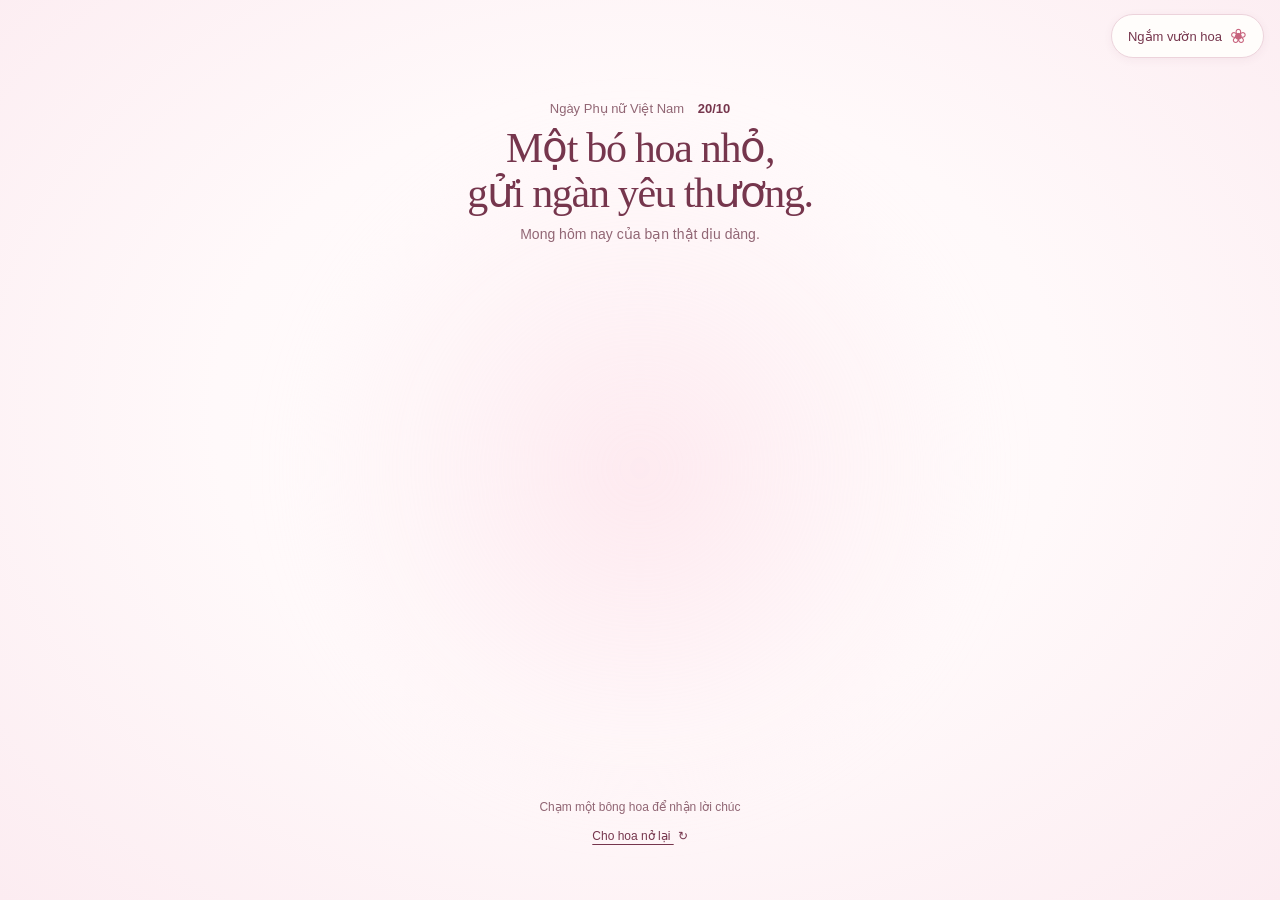
==== index.html @ 9941425b "Toi uu hoa giao dien responsive cho mobile va mobile app: viewport-fit cover, touch ergonomics, ngan" ====
<!DOCTYPE html>
<html lang="vi">
<head>
  <meta charset="UTF-8">
  <meta name="viewport" content="width=device-width, initial-scale=1.0, viewport-fit=cover">
  <meta name="theme-color" content="#fff8fa">
  <meta name="mobile-web-app-capable" content="yes">
  <meta name="apple-mobile-web-app-capable" content="yes">
  <meta name="apple-mobile-web-app-status-bar-style" content="default">
  <meta name="apple-mobile-web-app-title" content="20/10 Yêu Thương">
  <meta name="description" content="Một bó hoa và tấm thiệp nhỏ, gửi những lời chúc dịu dàng nhân ngày Phụ nữ Việt Nam 20/10.">
  <title>Một bó hoa dành tặng bạn · 20/10</title>
  <link rel="stylesheet" href="./style.css">
  <script src="./script.js" defer></script>
  <script src="./card.js" defer></script>
  <script src="./album.js" defer></script>
</head>
<body>
  <main>
    <a class="garden-link" href="./garden.html">Ngắm vườn hoa <span aria-hidden="true">❀</span></a>
    <canvas id="ambientPetalsCanvas" aria-hidden="true"></canvas>
    <header class="greeting">
      <p class="occasion">Ngày Phụ nữ Việt Nam <span>20/10</span></p>
      <h1>Một bó hoa nhỏ,<br>gửi ngàn yêu thương.</h1>
      <p class="greeting-caption">Mong hôm nay của bạn thật dịu dàng.</p>
    </header>

    <div class="gift-layout">
      <section class="scene-column" aria-label="Hoa và những lời chúc 20/10">


        <div class="gift-visuals">
          <div class="bouquet-composition">
            <div id="bouquetStageWrapper" role="button" tabindex="0"
              aria-label="Bó hoa hồng. Nhấn Enter để nhận lời chúc; dùng phím mũi tên để chọn bông hoa."
              aria-describedby="bouquetHint">
              <canvas id="bouquetCanvas" aria-hidden="true"></canvas>
            </div>
            <button class="envelope-button" id="openCard" type="button" aria-haspopup="dialog" aria-controls="greetingCard" aria-expanded="false" hidden>
              <span class="envelope" aria-hidden="true"><span class="envelope-letter">Gửi bạn</span><span class="envelope-seal">♡</span></span>
              <span class="envelope-caption">Có một tấm thiệp cho bạn</span>
              <span class="envelope-action">Mở thiệp</span>
            </button>
          </div>

        </div>

        <footer class="scene-footer">
          <p id="bouquetHint" class="bouquet-hint">Chạm một bông hoa để nhận lời chúc</p>
          <p id="roseWish" class="rose-wish" role="status" aria-live="polite" aria-atomic="true"></p>
          <button class="text-button" id="replayBloom" type="button">Cho hoa nở lại <span aria-hidden="true">↻</span></button>
        </footer>
      </section>

      <dialog id="greetingCard" class="card-dialog" aria-labelledby="cardTitle">
        <div class="letter-paper">
          <button class="close-button" id="closeCard" type="button" aria-label="Đóng thiệp">×</button>
          <div id="cardReading">
            <div class="letter-date" aria-label="Ngày 20 tháng 10"><span>20</span><span class="date-stem" aria-hidden="true"></span><span>10</span></div>
            <p class="letter-recipient">Gửi <span id="cardRecipient">bạn</span>,</p>
            <h2 id="cardTitle">Chúc bạn một ngày<br>thật nhiều yêu thương.</h2>
            <div class="letter-flower" aria-hidden="true">❀</div>
            <p id="cardMessage" class="letter-message"></p>
            <div class="letter-signoff"><p>Với thật nhiều thương mến,</p><p id="cardSender" class="letter-signature"></p></div>
            <div class="letter-fold" aria-hidden="true"></div>
            <div class="letter-actions"><button id="viewAlbum" class="text-button" type="button" aria-controls="memoryAlbum">Xem album kỷ niệm <span aria-hidden="true">♡</span></button><button id="editCard" class="text-button" type="button">Viết lời chúc riêng <span aria-hidden="true">✎</span></button></div>
          </div>
          <form id="cardEditor" hidden>
            <p class="editor-intro">Một tấm thiệp mang lời của bạn.</p>
            <h2 id="editorTitle" class="editor-title">Viết chút yêu thương</h2>
            <label for="recipientInput">Gửi đến</label>
            <input id="recipientInput" name="recipient" maxlength="60" required autocomplete="off">
            <label for="messageInput">Lời chúc 20/10</label>
            <textarea id="messageInput" name="message" rows="7" maxlength="1500" required></textarea>
            <label for="senderInput">Người gửi</label>
            <input id="senderInput" name="sender" maxlength="60" required autocomplete="off">
            <p class="editor-hint">Lời chúc được lưu trên trình duyệt này.</p>
            <div class="editor-actions"><button class="primary-button" type="submit">Lưu lời chúc</button><button class="text-button" id="cancelEdit" type="button">Hủy</button></div>
          </form>
          <p id="cardStatus" class="card-status" role="status" aria-live="polite"></p>
        </div>
      </dialog>
    </div>
    <section id="memoryAlbum" class="memory-album" aria-labelledby="albumTitle" hidden>
      <header class="album-heading">
        <p class="album-note">Một chút kỷ niệm, dành riêng cho bạn</p>
        <h2 id="albumTitle">Những khoảnh khắc thương yêu</h2>
        <button id="toggleAlbum" class="text-button" type="button" aria-expanded="false" aria-controls="albumPhotos">Xòe album <span aria-hidden="true">♡</span></button>
        <button id="editAlbum" class="text-button" type="button" aria-expanded="false" aria-controls="albumPhotos">Thay ảnh <span aria-hidden="true">✎</span></button>
      </header>
      <p id="albumEditHint" class="album-edit-hint" hidden>Chọn ảnh từ thiết bị của bạn, tối đa 20 MB mỗi ảnh. Ảnh được lưu trên trình duyệt này, không tự gửi sang thiết bị khác.</p>
      <p id="albumStatus" class="album-status" role="status" aria-live="polite" aria-atomic="true"></p>
      <div id="albumPhotos" class="album-photos">
        <figure class="portrait-card album-card">
          <div class="portrait-photo"><img src="./assets/portrait-placeholder.webp" alt="Ảnh kỷ niệm thứ nhất của người nhận thiệp" width="768" height="1024" decoding="async"></div>
          <figcaption><span class="portrait-dedication">Một nụ cười rất thương.</span><span class="portrait-date">Những ngày thật vui</span></figcaption>
          <div class="photo-actions" hidden>
            <button class="text-button change-photo" type="button" aria-label="Đổi ảnh thứ nhất">Đổi ảnh</button>
            <button class="text-button reset-photo" type="button" aria-label="Khôi phục ảnh thứ nhất" disabled>Ảnh ban đầu</button>
            <input class="photo-input" type="file" accept="image/*" aria-label="Chọn ảnh thứ nhất" hidden>
          </div>
        </figure>
        <figure class="portrait-card album-card">
          <div class="portrait-photo"><img src="./assets/portrait-placeholder.webp" alt="Ảnh kỷ niệm thứ hai của người nhận thiệp" width="768" height="1024" decoding="async" loading="lazy"></div>
          <figcaption><span class="portrait-dedication">Bình yên từ điều nhỏ.</span><span class="portrait-date">Một khoảnh khắc dịu dàng</span></figcaption>
          <div class="photo-actions" hidden>
            <button class="text-button change-photo" type="button" aria-label="Đổi ảnh thứ hai">Đổi ảnh</button>
            <button class="text-button reset-photo" type="button" aria-label="Khôi phục ảnh thứ hai" disabled>Ảnh ban đầu</button>
            <input class="photo-input" type="file" accept="image/*" aria-label="Chọn ảnh thứ hai" hidden>
          </div>
        </figure>
        <figure class="portrait-card album-card">
          <div class="portrait-photo"><img src="./assets/portrait-placeholder.webp" alt="Ảnh kỷ niệm thứ ba của người nhận thiệp" width="768" height="1024" decoding="async" loading="lazy"></div>
          <figcaption><span class="portrait-dedication">Mong bạn luôn rạng rỡ.</span><span class="portrait-date">Hôm nay và cả mai sau</span></figcaption>
          <div class="photo-actions" hidden>
            <button class="text-button change-photo" type="button" aria-label="Đổi ảnh thứ ba">Đổi ảnh</button>
            <button class="text-button reset-photo" type="button" aria-label="Khôi phục ảnh thứ ba" disabled>Ảnh ban đầu</button>
            <input class="photo-input" type="file" accept="image/*" aria-label="Chọn ảnh thứ ba" hidden>
          </div>
        </figure>
      </div>
      <p class="album-footnote">Có những điều nhỏ, nhớ lại vẫn thấy vui.</p>
    </section>
    <noscript><p class="noscript-message">Bật JavaScript để ngắm hoa nở và mở thiệp 20/10 nhé.</p></noscript>
  </main>
</body>
</html>
---- style.css ----
:root {
  --paper: #fffdfb;
  --blush: #fff8fa;
  --rose: #c7637d;
  --ink: #76364d;
  --muted: #916674;
  --line: #ecd3db;
  --bouquet-size: clamp(210px, calc(100dvh - 300px), 560px);
  color: var(--ink);
  font-family: "Segoe UI", Arial, sans-serif;
  font-synthesis: none;
}
* { box-sizing: border-box; }
[hidden] { display: none !important; }
html {
  -webkit-text-size-adjust: 100%;
  text-size-adjust: 100%;
}
html, body { margin: 0; min-width: 320px; min-height: 100%; }
body {
  background: radial-gradient(ellipse at 50% 46%, #fffdfd 0%, #fff9fa 47%, #fcecf1 100%);
  -webkit-tap-highlight-color: transparent;
  overscroll-behavior-y: contain;
  -webkit-user-select: none;
  user-select: none;
}
.letter-message, .letter-recipient, .letter-signature, .rose-wish, input, textarea {
  -webkit-user-select: text;
  user-select: text;
}
button:active, .garden-link:active {
  transform: scale(0.97);
}
button, input, textarea { font: inherit; }
button { color: inherit; cursor: pointer; touch-action: manipulation; }
button:focus-visible, a:focus-visible, [tabindex]:focus-visible, input:focus-visible, textarea:focus-visible {
  outline: 2px solid var(--ink); outline-offset: 5px;
}
main {
  min-height: 100vh; min-height: 100dvh;
  display: grid; align-content: center;
  position: relative; isolation: isolate;
  padding: max(72px, calc(env(safe-area-inset-top) + 64px)) clamp(16px, 3vw, 48px) max(16px, env(safe-area-inset-bottom));
}
.garden-link {
  position: absolute; top: max(14px, env(safe-area-inset-top));
  right: max(16px, env(safe-area-inset-right)); z-index: 4;
  display: inline-flex; align-items: center; gap: 8px;
  min-height: 44px; padding: 10px 16px; border: 1px solid var(--line); border-radius: 24px;
  background: var(--paper); color: var(--ink); font-size: 13px; text-decoration: none;
  box-shadow: 0 2px 10px rgba(118, 54, 77, 0.06);
  transition: background .25s ease, transform .25s ease, box-shadow .25s ease;
}
.garden-link:hover {
  background: #fae7ef;
  transform: translateY(-1.5px);
  box-shadow: 0 5px 16px rgba(118, 54, 77, 0.12);
}
.garden-link span { color: var(--rose); font-size: 20px; line-height: 1; }
.gift-layout {
  width: min(100%, 1040px); margin-inline: auto;
  display: grid; grid-template-columns: minmax(0, 1fr); align-items: start;
  gap: 32px clamp(28px, 4vw, 60px);
}
.scene-column { min-width: 0; display: flex; flex-direction: column; align-items: center; }
.gift-visuals {
  width: 100%; margin: 4px auto 0; display: grid; place-items: center;
}
.portrait-card {
  position: relative; min-width: 0; width: 100%; max-width: 275px;
  justify-self: center; margin: 0; padding: 10px 10px 0;
  background: var(--paper); border: 1px solid #ecd3db99;
  box-shadow: 0 14px 40px #76364d10, 0 2px 7px #76364d08;
  transform-origin: top left;
}
.portrait-photo { overflow: hidden; aspect-ratio: 3 / 4; background: #f3e4e5; }
.portrait-photo img { display: block; width: 100%; height: 100%; object-fit: cover; object-position: center; }
.portrait-card figcaption { padding: 19px 6px 20px; text-align: center; }
.portrait-dedication { display: block; font: italic clamp(16px, 1.6vw, 21px)/1.45 "Palatino Linotype", Georgia, serif; text-wrap: pretty; }
.portrait-date { display: block; color: var(--muted); margin-top: 11px; font-size: 10px; line-height: 1.6; }
main::before {
  content: ''; position: absolute; left: 50%; top: 52%; z-index: -1;
  width: min(90vw, 700px); aspect-ratio: 1;
  transform: translate(-50%, -50%); border-radius: 50%;
  background: radial-gradient(circle, rgba(252, 210, 223, .45), rgba(254, 235, 242, .16) 57%, transparent 73%);
  filter: blur(26px); pointer-events: none;
}
.greeting { width: fit-content; max-width: 100%; margin: 0 auto 8px; transform-origin: top left; position: relative; z-index: 1; text-align: center; }
.occasion { margin: 0 0 10px; font-size: 13px; color: var(--muted); }
.occasion span { margin-left: 10px; color: var(--ink); font-weight: 600; }
h1, h2, .letter-recipient { font-family: "Palatino Linotype", "Book Antiqua", Palatino, Georgia, serif; font-weight: 400; }
h1 { margin: 0; font-size: clamp(28px, 3.4vw, 42px); line-height: 1.08; letter-spacing: -1.3px; }
.greeting-caption { font-size: 14px; color: var(--muted); margin: 10px 0 0; }
.bouquet-composition {
  position: relative; min-width: 0; margin: -12px auto -8px;
  width: min(100%, var(--bouquet-size));
  transform-origin: top left;
}
#bouquetStageWrapper {
  position: relative; width: 100%; aspect-ratio: 1; border-radius: 45%;
  cursor: pointer; touch-action: manipulation;
  animation: bouquet-entrance 1.15s cubic-bezier(.16, 1, .3, 1) both;
  will-change: transform;
}
#bouquetCanvas { width: 100%; height: 100%; display: block; }
.envelope-button {
  position: absolute; right: 8px; top: 66%; width: clamp(126px, 29%, 164px);
  padding: 0; border: 0; background: transparent; text-align: center;
  transform: rotate(-7deg); animation: envelope-arrival .8s cubic-bezier(.2,.8,.2,1) both;
}
.envelope {
  position: relative; display: block; width: 106px; height: 72px; margin: 0 auto 12px;
  background: #f5d9e2; border: 1px solid #e3b5c4; border-radius: 2px 2px 5px 5px;
  box-shadow: 0 8px 18px #76364d18;
  animation: envelope-gentle-breathe 4.2s ease-in-out infinite 0.8s;
  will-change: transform;
}
.envelope::before {
  content: ''; position: absolute; inset: 0; z-index: 2;
  background: linear-gradient(32deg, #f9e6ec 49%, transparent 50%) left / 51% 100% no-repeat,
              linear-gradient(-32deg, #f5dfe7 49%, transparent 50%) right / 51% 100% no-repeat;
  border-radius: inherit;
}
.envelope::after {
  content: ''; position: absolute; inset: -1px -1px 0; z-index: 3;
  background: #fcebf0; clip-path: polygon(0 0, 100% 0, 50% 61%);
  transform-origin: top; transition: transform .4s ease;
}
.envelope-letter {
  position: absolute; inset: -11px 9px 9px; padding: 12px 0 0;
  background: var(--paper); border: 1px solid var(--line);
  font-family: Georgia, serif; font-style: italic; font-size: 13px;
  transition: transform .4s ease;
}
.envelope-seal {
  position: absolute; left: calc(50% - 12px); top: 28px; z-index: 4;
  width: 24px; height: 24px; border-radius: 50%; background: #b85575;
  color: #fff6f8; font: 19px/24px Georgia, serif;
  box-shadow: 0 2px 5px #76364d26, 0 0 10px rgba(220, 95, 130, 0.28);
  transition: transform .25s ease, box-shadow .25s ease;
}
.envelope-button:hover .envelope-seal {
  transform: scale(1.08);
  box-shadow: 0 3px 8px #76364d33, 0 0 16px rgba(220, 95, 130, 0.45);
}
.envelope-caption, .envelope-action { display: block; font-size: 11px; line-height: 1.5; }
.envelope-caption { color: var(--muted); }
.envelope-action { font-size: 13px; text-decoration: underline; text-underline-offset: 4px; margin-top: 3px; }
@media (hover: hover) {
  .envelope-button:hover .envelope-letter { transform: translateY(-7px); }
  .envelope-button:hover .envelope::after { transform: rotateX(35deg); }
}
.scene-footer { transform-origin: top left; width: min(100%, 540px); margin-top: 6px; text-align: center; position: relative; z-index: 1; }
.bouquet-hint { font-size: 12px; color: var(--muted); margin: 0; }
.rose-wish { font: italic 17px/1.6 Georgia, serif; margin: 6px auto 2px; max-width: 440px; min-height: 54px; text-wrap: pretty; }
.rose-wish:empty { min-height: 0; margin: 0; }
.rose-wish.is-new { animation: wish-arrival .4s ease both; }
.text-button { border: 0; background: transparent; padding: 12px 8px; font-size: 12px; text-decoration: underline; text-underline-offset: 4px; }
.text-button span { display: inline-block; margin-left: 4px; text-decoration: none; }
#replayBloom { margin-top: 3px; }
#ambientPetalsCanvas { position: fixed; inset: 0; width: 100%; height: 100%; display: block; pointer-events: none; z-index: 2; will-change: transform; }
.card-dialog {
  position: relative; z-index: 3; inset: auto; justify-self: center; align-self: start;
  width: min(100%, 620px); min-width: 0; max-width: none; max-height: none; margin: 0;
  padding: 0; border: 0; border-radius: 5px; color: var(--ink);
  background: var(--paper); box-shadow: 0 20px 70px #76364d14, 0 2px 8px #76364d0d;
  overflow: visible; scroll-margin-block: 24px;
}
.card-dialog[open] { animation: letter-open .45s .4s cubic-bezier(.16,1,.3,1) both; }
.letter-paper { position: relative; padding: 18px 30px 10px; background: linear-gradient(90deg, transparent 49.7%, #eedde33b 50%, transparent 50.3%), var(--paper); }
.letter-paper::before { content: ''; position: absolute; inset: 10px; border: 1px solid #ecd3db99; border-radius: 2px; pointer-events: none; }
.close-button { position: absolute; right: 15px; top: 14px; z-index: 1; width: 36px; height: 36px; background: transparent; border: 0; border-radius: 50%; font-size: 25px; font-weight: 300; }
.close-button:hover { background: #f9eaf0; }
.letter-date { display: flex; align-items: center; justify-content: center; gap: 13px; font: 28px/1.1 Georgia, serif; color: var(--rose); margin: 0 0 10px; }
.date-stem { width: 1px; height: 32px; background: var(--line); transform: rotate(25deg); }
.letter-recipient { margin: 0 0 10px; font-size: 19px; overflow-wrap: anywhere; }
#cardTitle { margin: 0; font-size: 31px; line-height: 1.2; letter-spacing: -.6px; }
.letter-flower { text-align: center; font: 29px/1 Georgia, serif; color: var(--rose); margin: 6px 0 8px; }
.letter-message { white-space: pre-wrap; overflow-wrap: anywhere; font-size: 14px; line-height: 1.65; margin: 0; }
.message-paragraph { display: block; }
.message-paragraph + .message-paragraph { margin-top: 12px; }
.letter-signoff { margin-top: 10px; text-align: right; }
.letter-signoff > p:first-child { margin: 0 0 3px; font-size: 12px; color: var(--muted); }
.letter-signature { font: italic 23px/1.4 "Palatino Linotype", Georgia, serif; margin: 0; overflow-wrap: anywhere; }
.letter-fold { height: 1px; margin: 8px -30px 2px; background: #ecd3db77; box-shadow: 0 1px 2px #76364d08; }
.letter-actions { text-align: center; }
.letter-actions .text-button { padding-block: 8px; }
.card-status { font-size: 12px; color: var(--muted); text-align: center; margin: 0; line-height: 1.6; }
.card-status:not(:empty) { padding: 8px 0; }
.editor-intro { margin: 10px 0; font-size: 12px; color: var(--muted); }
.editor-title { font-size: 27px; line-height: 1.2; margin: 0 0 26px; }
#cardEditor label { display: block; font-size: 13px; margin: 18px 0 8px; }
#cardEditor input, #cardEditor textarea { width: 100%; border: 1px solid #dcb8c5; border-radius: 5px; background: #fff9fb; color: var(--ink); padding: 11px 12px; font-size: 14px; line-height: 1.6; }
#cardEditor textarea { resize: vertical; min-height: 150px; }
.editor-hint { font-size: 11px; color: var(--muted); line-height: 1.7; margin-top: 14px; }
.editor-actions { display: flex; align-items: center; gap: 16px; margin: 20px 0 10px; }
.primary-button { border: 1px solid var(--ink); border-radius: 5px; padding: 12px 20px; font-size: 13px; background: var(--ink); color: var(--paper); }
.noscript-message { text-align: center; font-size: 14px; }
/* The album is a second chapter, revealed only after the letter is opened. */
.memory-album {
  position: relative; z-index: 3; width: min(100%, 850px); min-width: 0;
  margin: clamp(32px, 4vw, 54px) auto 8px; text-align: center; scroll-margin-top: 32px;
  opacity: 0; transform: translateY(24px);
  transition: opacity .8s ease, transform .8s cubic-bezier(.2,.8,.2,1);
}
.memory-album.is-revealed { opacity: 1; transform: none; }
.album-heading { margin-bottom: 26px; }
.album-note { color: var(--muted); font-size: 12px; line-height: 1.7; margin: 0 0 12px; }
#albumTitle { font-size: clamp(26px, 3vw, 34px); line-height: 1.25; margin: 0 0 8px; letter-spacing: -.5px; }
.album-photos { display: grid; grid-template-columns: minmax(0, 1fr); gap: 28px; padding: 18px 18px 14px; }
.album-card { grid-area: 1 / 1; width: min(100%, 230px); max-width: none; transform-origin: center; }
.album-card:nth-child(1) { z-index: 3; transform: rotate(-3deg); }
.album-card:nth-child(2) { z-index: 2; transform: translate(12px, -6px) rotate(7deg); }
.album-card:nth-child(3) { z-index: 1; transform: translate(-12px, -10px) rotate(-9deg); }
.album-card .portrait-dedication { font-size: 17px; }
.album-card figcaption { padding: 16px 4px 18px; }
.album-card .portrait-date { margin-top: 8px; }
.album-edit-hint, .album-status { max-width: 520px; margin: 0 auto 16px; color: var(--muted); font-size: 12px; line-height: 1.7; }
.album-status:empty { display: none; }
.photo-actions { display: flex; justify-content: center; flex-wrap: wrap; gap: 0 4px; padding: 0 0 8px; }
.photo-actions .text-button { min-height: 44px; padding: 10px 6px; }
.photo-actions button:disabled { opacity: .5; cursor: default; }
.album-card[aria-busy="true"] .portrait-photo { opacity: .65; }
.memory-album.is-spread .album-photos { grid-template-columns: repeat(3, minmax(0, 1fr)); }
.memory-album.is-spread .album-card { grid-area: auto; transform: rotate(var(--photo-angle)); animation: photo-unfold .65s cubic-bezier(.2,.8,.2,1) both; }
.memory-album.is-spread .album-card:nth-child(1) { --photo-angle: -4deg; }
.memory-album.is-spread .album-card:nth-child(2) { --photo-angle: 2deg; animation-delay: .13s; }
.memory-album.is-spread .album-card:nth-child(3) { --photo-angle: -2deg; animation-delay: .26s; }
.album-footnote { margin: 22px 0 0; color: var(--muted); font: italic 15px/1.7 Georgia, serif; }
@keyframes photo-unfold {
  from { opacity: 0; transform: translateY(22px) rotate(0); }
  to { opacity: 1; transform: translateY(0) rotate(var(--photo-angle)); }
}
@media (min-width: 1100px) {
  body.card-open .gift-layout { grid-template-columns: minmax(0, 1fr) minmax(400px, 470px); align-items: center; }
  body.card-open .bouquet-composition { width: min(100%, var(--bouquet-size)); }
  body.card-open .envelope-button { right: 0; width: 126px; }
  body.card-open .envelope { width: 88px; height: 60px; }
  body.card-open .envelope-seal { top: 22px; }
  body.card-open .envelope-caption { font-size: 10px; }
  body.card-open .envelope-action { font-size: 12px; }
  body.card-open .card-dialog { width: 100%; }
}
@media (min-width: 601px) and (max-width: 1099px) {
  body.card-open .bouquet-composition { width: min(100%, var(--bouquet-size)); }
}
@media (max-width: 600px) {
  :root {
    --bouquet-size: clamp(210px, min(84vw, calc(100dvh - 290px)), 380px);
  }
  main {
    padding: max(54px, calc(env(safe-area-inset-top) + 48px)) clamp(14px, 3.5vw, 24px) max(16px, env(safe-area-inset-bottom));
  }
  .garden-link {
    top: max(12px, env(safe-area-inset-top));
    right: max(14px, env(safe-area-inset-right));
    min-height: 38px;
    padding: 7px 14px;
    font-size: 12px;
    border-radius: 20px;
    gap: 6px;
  }
  .garden-link span { font-size: 16px; }
  .greeting { margin-bottom: 4px; }
  .occasion { font-size: 11.5px; margin-bottom: 6px; }
  h1 { font-size: clamp(24px, 6.2vw, 32px); line-height: 1.15; letter-spacing: -0.8px; }
  .greeting-caption { font-size: 13px; margin-top: 6px; }
  .gift-visuals { margin-top: 2px; }
  .bouquet-composition {
    margin-top: -6px;
    margin-bottom: 2px;
    width: min(100%, var(--bouquet-size));
  }
  .envelope-button {
    right: 4px;
    top: 65%;
    width: clamp(114px, 34%, 130px);
    touch-action: manipulation;
  }
  .envelope {
    width: 82px;
    height: 56px;
    margin-bottom: 6px;
    border-radius: 2px 2px 4px 4px;
  }
  .envelope-letter {
    font-size: 11.5px;
    padding-top: 10px;
  }
  .envelope-seal {
    top: 20px;
    width: 22px;
    height: 22px;
    font-size: 16px;
    line-height: 22px;
    left: calc(50% - 11px);
  }
  .envelope-caption { font-size: 10px; line-height: 1.35; }
  .envelope-action {
    font-size: 11.5px;
    font-weight: 600;
    margin-top: 2px;
    padding: 3px 8px;
    border-radius: 12px;
    background: rgba(255, 240, 245, 0.85);
    display: inline-block;
  }
  .envelope-button:active {
    transform: rotate(-7deg) scale(0.96);
  }
  .scene-footer { margin-top: 4px; }
  .bouquet-hint { font-size: 11.5px; }
  .rose-wish {
    font-size: 15px;
    line-height: 1.5;
    padding: 0 8px;
    min-height: 46px;
    margin: 4px auto 2px;
  }
  .text-button {
    min-height: 44px;
    padding: 8px 12px;
    font-size: 12px;
    touch-action: manipulation;
  }
  .card-dialog {
    width: 100%;
    margin-top: 16px;
    border-radius: 12px;
    box-shadow: 0 12px 40px rgba(118, 54, 77, 0.15), 0 2px 8px rgba(118, 54, 77, 0.08);
  }
  .letter-paper {
    padding: 22px 18px 16px;
    border-radius: 12px;
  }
  .letter-paper::before {
    inset: 8px;
  }
  .close-button {
    top: 10px;
    right: 10px;
    width: 44px;
    height: 44px;
    font-size: 26px;
    display: grid;
    place-items: center;
    border-radius: 50%;
    touch-action: manipulation;
  }
  .close-button:active {
    background: #f7e0e8;
  }
  .letter-date {
    font-size: 24px;
    gap: 10px;
    margin-bottom: 8px;
  }
  .date-stem {
    height: 26px;
  }
  .letter-recipient {
    font-size: 17px;
    margin-bottom: 8px;
  }
  #cardTitle {
    font-size: clamp(23px, 6vw, 27px);
    line-height: 1.25;
  }
  .letter-message {
    font-size: 13.5px;
    line-height: 1.65;
  }
  .letter-signature {
    font-size: 20px;
  }
  .letter-fold {
    margin-left: -18px;
    margin-right: -18px;
  }
  .letter-actions {
    display: flex;
    flex-direction: column;
    gap: 8px;
    align-items: center;
    margin-top: 12px;
  }
  .letter-actions .text-button {
    width: 100%;
    max-width: 280px;
    min-height: 44px;
    padding: 10px 16px;
    background: rgba(252, 236, 241, 0.55);
    border: 1px solid var(--line);
    border-radius: 22px;
    text-decoration: none;
    font-weight: 500;
  }
  .letter-actions .text-button:active {
    background: #fae0ea;
  }
  #cardEditor input,
  #cardEditor textarea {
    font-size: 16px !important;
    padding: 12px 14px;
    border-radius: 8px;
  }
  #cardEditor textarea {
    min-height: 130px;
  }
  .editor-actions {
    flex-direction: column;
    gap: 10px;
    width: 100%;
  }
  .editor-actions .primary-button {
    width: 100%;
    min-height: 46px;
    padding: 12px 20px;
    border-radius: 24px;
    font-size: 14px;
    font-weight: 600;
  }
  .editor-actions .text-button {
    min-height: 44px;
  }
  .memory-album {
    margin: 28px auto 16px;
    padding-inline: 8px;
  }
  #albumTitle {
    font-size: 24px;
  }
  .album-photos {
    padding: 12px 8px;
    gap: 24px;
  }
  .album-card {
    width: min(100%, 260px);
  }
  .photo-actions {
    gap: 8px;
  }
  .photo-actions .text-button {
    min-height: 44px;
    padding: 8px 14px;
    background: #fff8fa;
    border: 1px solid var(--line);
    border-radius: 20px;
    font-size: 12px;
    text-decoration: none;
  }
  .memory-album.is-spread .album-photos {
    grid-template-columns: minmax(0, 1fr);
    gap: 28px;
  }
}

@media (max-height: 540px) and (orientation: landscape) {
  main {
    padding: max(42px, env(safe-area-inset-top)) clamp(14px, 3vw, 24px) max(14px, env(safe-area-inset-bottom));
  }
  .garden-link {
    top: max(8px, env(safe-area-inset-top));
    min-height: 34px;
    padding: 5px 12px;
    font-size: 11.5px;
  }
  .occasion { margin-bottom: 2px; font-size: 11px; }
  h1 { font-size: 20px; }
  .greeting-caption { display: none; }
  .bouquet-composition {
    --bouquet-size: clamp(160px, 52vh, 230px);
  }
  .envelope-button {
    width: 110px;
    top: 58%;
  }
  .rose-wish {
    min-height: 36px;
    font-size: 13px;
  }
}
@keyframes bouquet-entrance { from { opacity: 0; transform: translateY(18px) scale(.92); } to { opacity: 1; transform: translateY(0) scale(1); } }
@keyframes envelope-arrival { from { opacity: 0; transform: translateY(14px) rotate(-12deg); } to { opacity: 1; transform: translateY(0) rotate(-7deg); } }
@keyframes letter-open { from { opacity: 0; transform: translateY(16px); } to { opacity: 1; transform: translateY(0); } }
@keyframes wish-arrival { from { opacity: 0; transform: translateY(5px); } to { opacity: 1; transform: translateY(0); } }
@keyframes envelope-gentle-breathe {
  0%, 100% { transform: translateY(0); }
  50% { transform: translateY(-3.5px); }
}
@media (prefers-reduced-motion: reduce) {
  *, *::before, *::after { animation: none !important; transition: none !important; scroll-behavior: auto !important; }
}
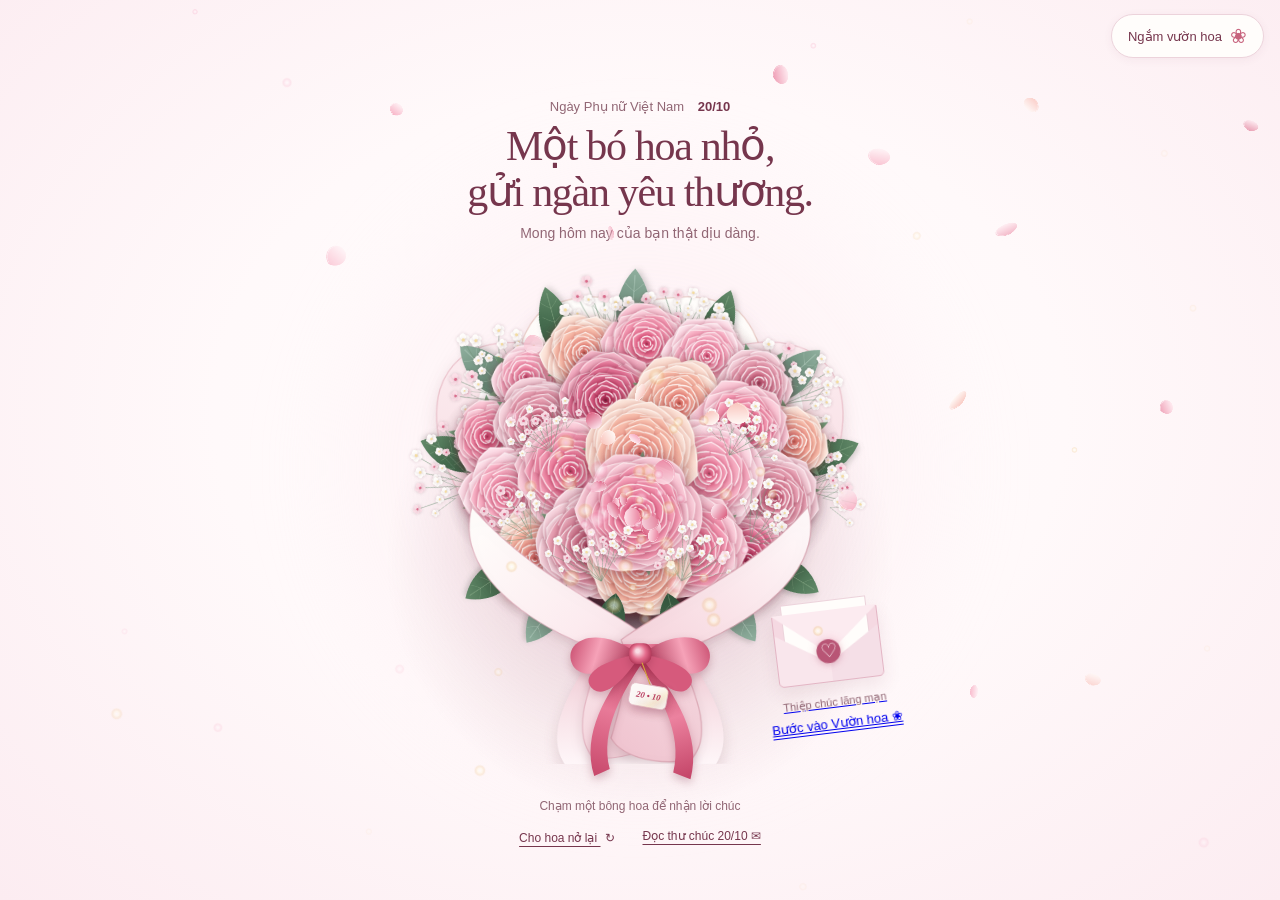
==== commit a92716a2: "Sua loi bo hoa trang dau va them thiep lang man chuyen sang vuon hoa thu 2" ====
--- a/index.html
+++ b/index.html
@@ -36,11 +36,14 @@
               aria-describedby="bouquetHint">
               <canvas id="bouquetCanvas" aria-hidden="true"></canvas>
             </div>
-            <button class="envelope-button" id="openCard" type="button" aria-haspopup="dialog" aria-controls="greetingCard" aria-expanded="false" hidden>
-              <span class="envelope" aria-hidden="true"><span class="envelope-letter">Gửi bạn</span><span class="envelope-seal">♡</span></span>
-              <span class="envelope-caption">Có một tấm thiệp cho bạn</span>
-              <span class="envelope-action">Mở thiệp</span>
-            </button>
+            <a class="envelope-button romantic-card" id="openCard" href="./garden.html" role="button" aria-label="Tấm thiệp lãng mạn - Chạm để chuyển sang Vườn hoa thứ 2">
+              <span class="envelope" aria-hidden="true">
+                <span class="envelope-letter">20 • 10</span>
+                <span class="envelope-seal">♡</span>
+              </span>
+              <span class="envelope-caption">Thiệp chúc lãng mạn</span>
+              <span class="envelope-action">Bước vào Vườn hoa ❀</span>
+            </a>
           </div>
 
         </div>
@@ -48,7 +51,10 @@
         <footer class="scene-footer">
           <p id="bouquetHint" class="bouquet-hint">Chạm một bông hoa để nhận lời chúc</p>
           <p id="roseWish" class="rose-wish" role="status" aria-live="polite" aria-atomic="true"></p>
-          <button class="text-button" id="replayBloom" type="button">Cho hoa nở lại <span aria-hidden="true">↻</span></button>
+          <div class="footer-actions">
+            <button class="text-button" id="replayBloom" type="button">Cho hoa nở lại <span aria-hidden="true">↻</span></button>
+            <button class="text-button" id="openLetterDialog" type="button" aria-haspopup="dialog" aria-controls="greetingCard">Đọc thư chúc 20/10 ✉</button>
+          </div>
         </footer>
       </section>
 
@@ -62,6 +68,12 @@
             <div class="letter-flower" aria-hidden="true">❀</div>
             <p id="cardMessage" class="letter-message"></p>
             <div class="letter-signoff"><p>Với thật nhiều thương mến,</p><p id="cardSender" class="letter-signature"></p></div>
+            <div class="garden-jump-box">
+              <p class="garden-jump-text">🌸 Dành tặng bạn, cả một vườn hoa đang nở rực rỡ...</p>
+              <a href="./garden.html" class="primary-button garden-jump-btn">
+                <span>Chuyển sang Trang Vườn Hoa thứ 2 ❀</span>
+              </a>
+            </div>
             <div class="letter-fold" aria-hidden="true"></div>
             <div class="letter-actions"><button id="viewAlbum" class="text-button" type="button" aria-controls="memoryAlbum">Xem album kỷ niệm <span aria-hidden="true">♡</span></button><button id="editCard" class="text-button" type="button">Viết lời chúc riêng <span aria-hidden="true">✎</span></button></div>
           </div>
--- a/style.css
+++ b/style.css
@@ -488,6 +488,49 @@
   0%, 100% { transform: translateY(0); }
   50% { transform: translateY(-3.5px); }
 }
+
+.garden-jump-box {
+  margin: 16px 0 12px;
+  padding: 14px 18px;
+  background: linear-gradient(135deg, rgba(255, 240, 246, 0.75), rgba(254, 248, 250, 0.9));
+  border: 1px solid #ebd0db;
+  border-radius: 12px;
+  text-align: center;
+  box-shadow: 0 4px 16px rgba(118, 54, 77, 0.05);
+}
+.garden-jump-text {
+  margin: 0 0 10px;
+  font: italic 14px/1.5 Georgia, serif;
+  color: var(--ink);
+}
+.garden-jump-btn {
+  display: inline-flex;
+  align-items: center;
+  justify-content: center;
+  gap: 8px;
+  min-height: 44px;
+  padding: 10px 22px;
+  border-radius: 24px;
+  background: linear-gradient(135deg, #c44569 0%, #9e2445 100%);
+  color: #fffdfb;
+  text-decoration: none;
+  font-weight: 600;
+  font-size: 13.5px;
+  box-shadow: 0 4px 14px rgba(168, 46, 80, 0.28);
+  transition: transform 0.2s, box-shadow 0.2s;
+}
+.garden-jump-btn:active {
+  transform: scale(0.96);
+}
+.footer-actions {
+  display: flex;
+  align-items: center;
+  justify-content: center;
+  gap: 12px;
+  flex-wrap: wrap;
+  margin-top: 3px;
+}
+
 @media (prefers-reduced-motion: reduce) {
   *, *::before, *::after { animation: none !important; transition: none !important; scroll-behavior: auto !important; }
 }
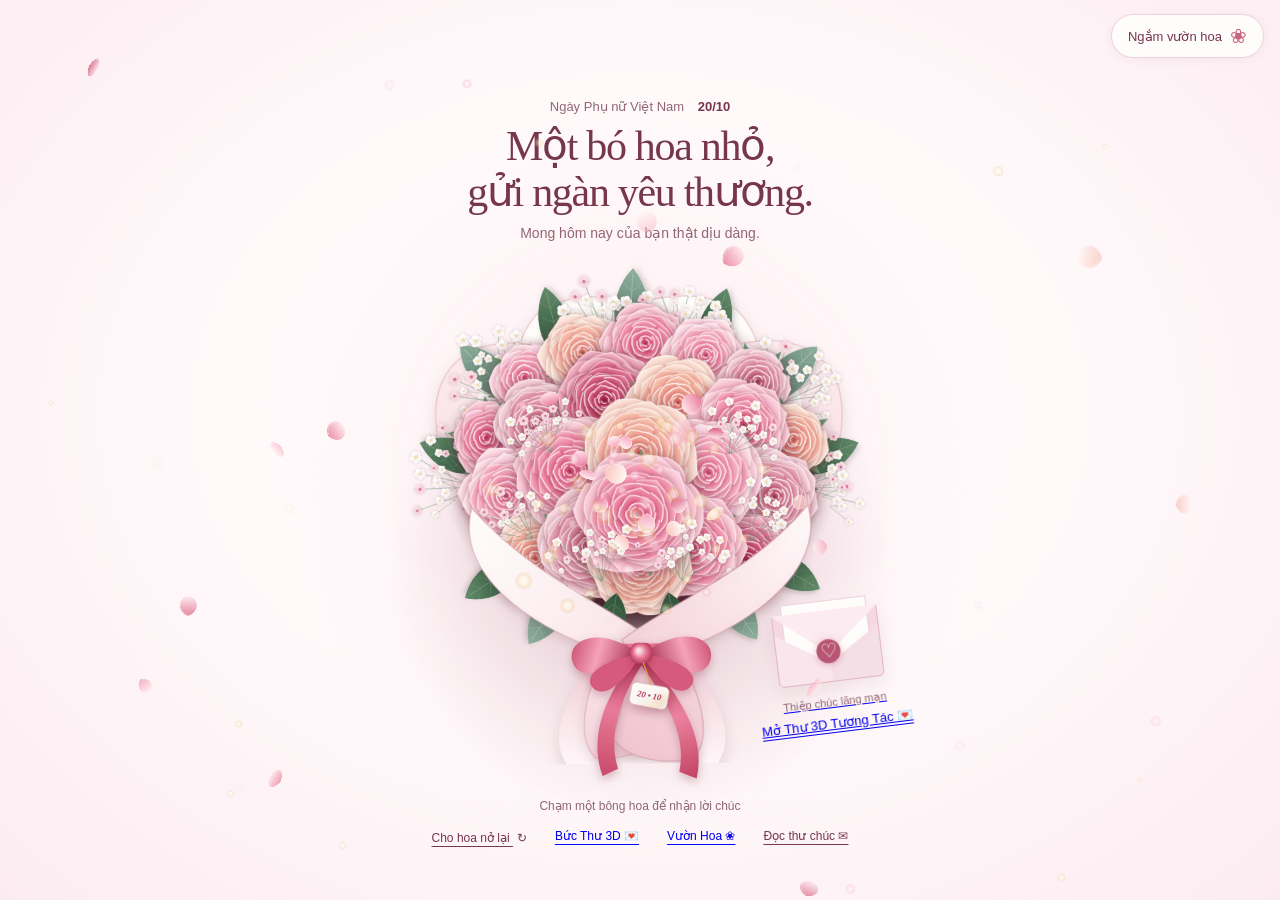
==== commit f2dbf4b1: "Them model 3D Three.js cho la thu phong cach dat nan cute kem hieu ung mo thiep va phao hoa trai tim" ====
--- a/index.html
+++ b/index.html
@@ -36,13 +36,13 @@
               aria-describedby="bouquetHint">
               <canvas id="bouquetCanvas" aria-hidden="true"></canvas>
             </div>
-            <a class="envelope-button romantic-card" id="openCard" href="./garden.html" role="button" aria-label="Tấm thiệp lãng mạn - Chạm để chuyển sang Vườn hoa thứ 2">
+            <a class="envelope-button romantic-card" id="openCard" href="./mail.html" role="button" aria-label="Bức thư 3D lãng mạn - Chạm để mở">
               <span class="envelope" aria-hidden="true">
                 <span class="envelope-letter">20 • 10</span>
                 <span class="envelope-seal">♡</span>
               </span>
               <span class="envelope-caption">Thiệp chúc lãng mạn</span>
-              <span class="envelope-action">Bước vào Vườn hoa ❀</span>
+              <span class="envelope-action">Mở Thư 3D Tương Tác 💌</span>
             </a>
           </div>
 
@@ -53,7 +53,9 @@
           <p id="roseWish" class="rose-wish" role="status" aria-live="polite" aria-atomic="true"></p>
           <div class="footer-actions">
             <button class="text-button" id="replayBloom" type="button">Cho hoa nở lại <span aria-hidden="true">↻</span></button>
-            <button class="text-button" id="openLetterDialog" type="button" aria-haspopup="dialog" aria-controls="greetingCard">Đọc thư chúc 20/10 ✉</button>
+            <a href="./mail.html" class="text-button">Bức Thư 3D 💌</a>
+            <a href="./garden.html" class="text-button">Vườn Hoa ❀</a>
+            <button class="text-button" id="openLetterDialog" type="button" aria-haspopup="dialog" aria-controls="greetingCard">Đọc thư chúc ✉</button>
           </div>
         </footer>
       </section>
@@ -69,10 +71,15 @@
             <p id="cardMessage" class="letter-message"></p>
             <div class="letter-signoff"><p>Với thật nhiều thương mến,</p><p id="cardSender" class="letter-signature"></p></div>
             <div class="garden-jump-box">
-              <p class="garden-jump-text">🌸 Dành tặng bạn, cả một vườn hoa đang nở rực rỡ...</p>
-              <a href="./garden.html" class="primary-button garden-jump-btn">
-                <span>Chuyển sang Trang Vườn Hoa thứ 2 ❀</span>
-              </a>
+              <p class="garden-jump-text">🌸 Trải nghiệm Bức Thư 3D dễ thương & Vườn Hoa nở rộ...</p>
+              <div style="display: flex; gap: 8px; justify-content: center; flex-wrap: wrap;">
+                <a href="./mail.html" class="primary-button garden-jump-btn" style="background: linear-gradient(135deg, #e45880 0%, #ba2952 100%);">
+                  <span>Mở Bức Thư 3D 💌</span>
+                </a>
+                <a href="./garden.html" class="primary-button garden-jump-btn">
+                  <span>Vào Vườn Hoa ❀</span>
+                </a>
+              </div>
             </div>
             <div class="letter-fold" aria-hidden="true"></div>
             <div class="letter-actions"><button id="viewAlbum" class="text-button" type="button" aria-controls="memoryAlbum">Xem album kỷ niệm <span aria-hidden="true">♡</span></button><button id="editCard" class="text-button" type="button">Viết lời chúc riêng <span aria-hidden="true">✎</span></button></div>
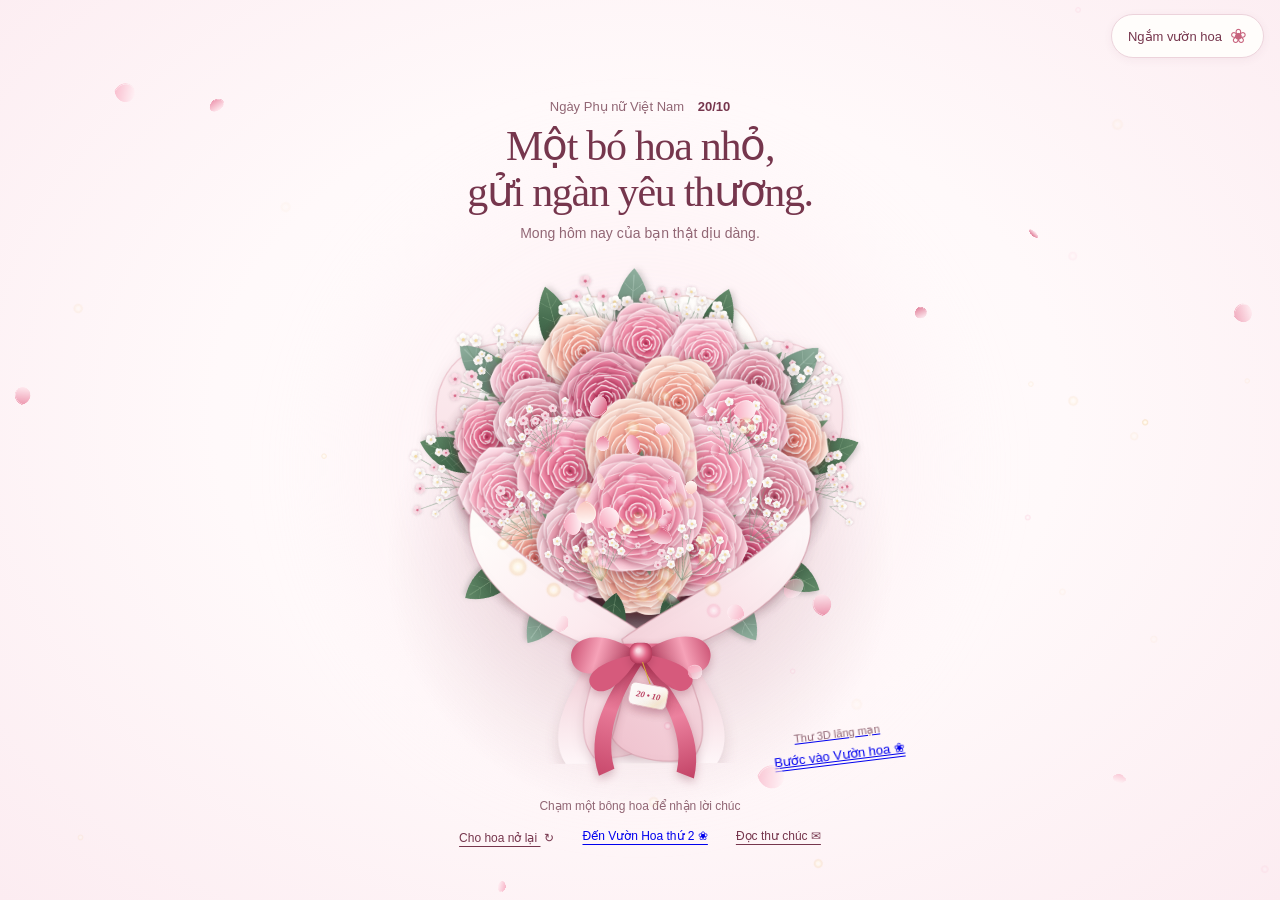
==== commit 63a95e64: "Tich hop truc tiep la thu 3D Three.js cute vao trang dau va xoa trang mail rieng theo yeu cau" ====
--- a/index.html
+++ b/index.html
@@ -11,9 +11,12 @@
   <meta name="description" content="Một bó hoa và tấm thiệp nhỏ, gửi những lời chúc dịu dàng nhân ngày Phụ nữ Việt Nam 20/10.">
   <title>Một bó hoa dành tặng bạn · 20/10</title>
   <link rel="stylesheet" href="./style.css">
+  <script src="https://cdnjs.cloudflare.com/ajax/libs/three.js/r128/three.min.js"></script>
+  <script src="https://cdnjs.cloudflare.com/ajax/libs/gsap/3.12.2/gsap.min.js"></script>
   <script src="./script.js" defer></script>
   <script src="./card.js" defer></script>
   <script src="./album.js" defer></script>
+  <script src="./mail-3d.js" defer></script>
 </head>
 <body>
   <main>
@@ -36,13 +39,12 @@
               aria-describedby="bouquetHint">
               <canvas id="bouquetCanvas" aria-hidden="true"></canvas>
             </div>
-            <a class="envelope-button romantic-card" id="openCard" href="./mail.html" role="button" aria-label="Bức thư 3D lãng mạn - Chạm để mở">
-              <span class="envelope" aria-hidden="true">
-                <span class="envelope-letter">20 • 10</span>
-                <span class="envelope-seal">♡</span>
-              </span>
-              <span class="envelope-caption">Thiệp chúc lãng mạn</span>
-              <span class="envelope-action">Mở Thư 3D Tương Tác 💌</span>
+            <a class="envelope-button romantic-card" id="openCard" href="./garden.html" role="button" aria-label="Bức thư 3D lãng mạn - Chạm để vào Vườn hoa">
+              <div class="mail-3d-box" id="mail3dBox" aria-hidden="true">
+                <canvas id="mail3dCanvas"></canvas>
+              </div>
+              <span class="envelope-caption">Thư 3D lãng mạn</span>
+              <span class="envelope-action">Bước vào Vườn hoa ❀</span>
             </a>
           </div>
 
@@ -53,8 +55,7 @@
           <p id="roseWish" class="rose-wish" role="status" aria-live="polite" aria-atomic="true"></p>
           <div class="footer-actions">
             <button class="text-button" id="replayBloom" type="button">Cho hoa nở lại <span aria-hidden="true">↻</span></button>
-            <a href="./mail.html" class="text-button">Bức Thư 3D 💌</a>
-            <a href="./garden.html" class="text-button">Vườn Hoa ❀</a>
+            <a href="./garden.html" class="text-button">Đến Vườn Hoa thứ 2 ❀</a>
             <button class="text-button" id="openLetterDialog" type="button" aria-haspopup="dialog" aria-controls="greetingCard">Đọc thư chúc ✉</button>
           </div>
         </footer>
@@ -71,15 +72,10 @@
             <p id="cardMessage" class="letter-message"></p>
             <div class="letter-signoff"><p>Với thật nhiều thương mến,</p><p id="cardSender" class="letter-signature"></p></div>
             <div class="garden-jump-box">
-              <p class="garden-jump-text">🌸 Trải nghiệm Bức Thư 3D dễ thương & Vườn Hoa nở rộ...</p>
-              <div style="display: flex; gap: 8px; justify-content: center; flex-wrap: wrap;">
-                <a href="./mail.html" class="primary-button garden-jump-btn" style="background: linear-gradient(135deg, #e45880 0%, #ba2952 100%);">
-                  <span>Mở Bức Thư 3D 💌</span>
-                </a>
-                <a href="./garden.html" class="primary-button garden-jump-btn">
-                  <span>Vào Vườn Hoa ❀</span>
-                </a>
-              </div>
+              <p class="garden-jump-text">🌸 Dành tặng bạn, cả một vườn hoa đang nở rực rỡ...</p>
+              <a href="./garden.html" class="primary-button garden-jump-btn">
+                <span>Chuyển sang Trang Vườn Hoa thứ 2 ❀</span>
+              </a>
             </div>
             <div class="letter-fold" aria-hidden="true"></div>
             <div class="letter-actions"><button id="viewAlbum" class="text-button" type="button" aria-controls="memoryAlbum">Xem album kỷ niệm <span aria-hidden="true">♡</span></button><button id="editCard" class="text-button" type="button">Viết lời chúc riêng <span aria-hidden="true">✎</span></button></div>
--- a/style.css
+++ b/style.css
@@ -531,6 +531,38 @@
   margin-top: 3px;
 }
 
+
+.mail-3d-box {
+  position: relative;
+  display: block;
+  width: clamp(124px, 28vw, 156px);
+  height: clamp(86px, 20vw, 112px);
+  margin: 0 auto 4px;
+  cursor: pointer;
+  transition: transform 0.25s cubic-bezier(.2,.8,.2,1), filter 0.25s ease;
+  will-change: transform;
+  filter: drop-shadow(0 8px 18px rgba(180, 50, 90, 0.22));
+}
+.mail-3d-box canvas {
+  width: 100% !important;
+  height: 100% !important;
+  display: block;
+  pointer-events: none;
+}
+.envelope-button:hover .mail-3d-box {
+  transform: scale(1.08) translateY(-3px);
+  filter: drop-shadow(0 12px 24px rgba(180, 50, 90, 0.32));
+}
+.envelope-button:active .mail-3d-box {
+  transform: scale(0.95);
+}
+@media (max-width: 600px) {
+  .mail-3d-box {
+    width: 114px;
+    height: 82px;
+  }
+}
+
 @media (prefers-reduced-motion: reduce) {
   *, *::before, *::after { animation: none !important; transition: none !important; scroll-behavior: auto !important; }
 }
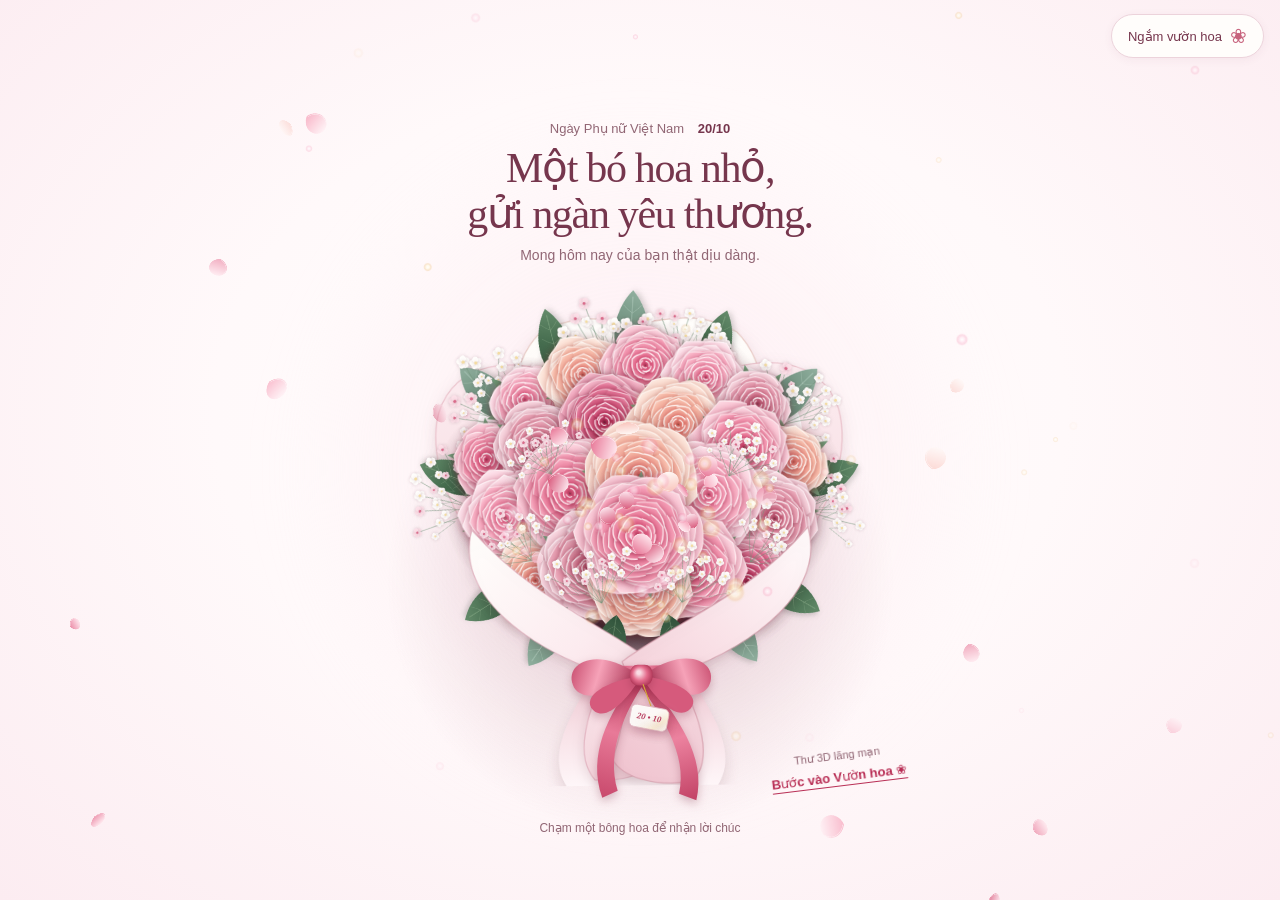
==== commit c5982167: "Go bo hoan toan thanh link dan trang duoi chan trang theo yeu cau" ====
--- a/index.html
+++ b/index.html
@@ -53,11 +53,6 @@
         <footer class="scene-footer">
           <p id="bouquetHint" class="bouquet-hint">Chạm một bông hoa để nhận lời chúc</p>
           <p id="roseWish" class="rose-wish" role="status" aria-live="polite" aria-atomic="true"></p>
-          <div class="footer-actions">
-            <button class="text-button" id="replayBloom" type="button">Cho hoa nở lại <span aria-hidden="true">↻</span></button>
-            <a href="./garden.html" class="text-button">Đến Vườn Hoa thứ 2 ❀</a>
-            <button class="text-button" id="openLetterDialog" type="button" aria-haspopup="dialog" aria-controls="greetingCard">Đọc thư chúc ✉</button>
-          </div>
         </footer>
       </section>
 
--- a/style.css
+++ b/style.css
@@ -106,6 +106,7 @@
 .envelope-button {
   position: absolute; right: 8px; top: 66%; width: clamp(126px, 29%, 164px);
   padding: 0; border: 0; background: transparent; text-align: center;
+  color: var(--ink); text-decoration: none;
   transform: rotate(-7deg); animation: envelope-arrival .8s cubic-bezier(.2,.8,.2,1) both;
 }
 .envelope {
@@ -145,7 +146,7 @@
 }
 .envelope-caption, .envelope-action { display: block; font-size: 11px; line-height: 1.5; }
 .envelope-caption { color: var(--muted); }
-.envelope-action { font-size: 13px; text-decoration: underline; text-underline-offset: 4px; margin-top: 3px; }
+.envelope-action { font-size: 13px; color: #b82d54; font-weight: 600; text-decoration: underline; text-underline-offset: 4px; margin-top: 3px; }
 @media (hover: hover) {
   .envelope-button:hover .envelope-letter { transform: translateY(-7px); }
   .envelope-button:hover .envelope::after { transform: rotateX(35deg); }
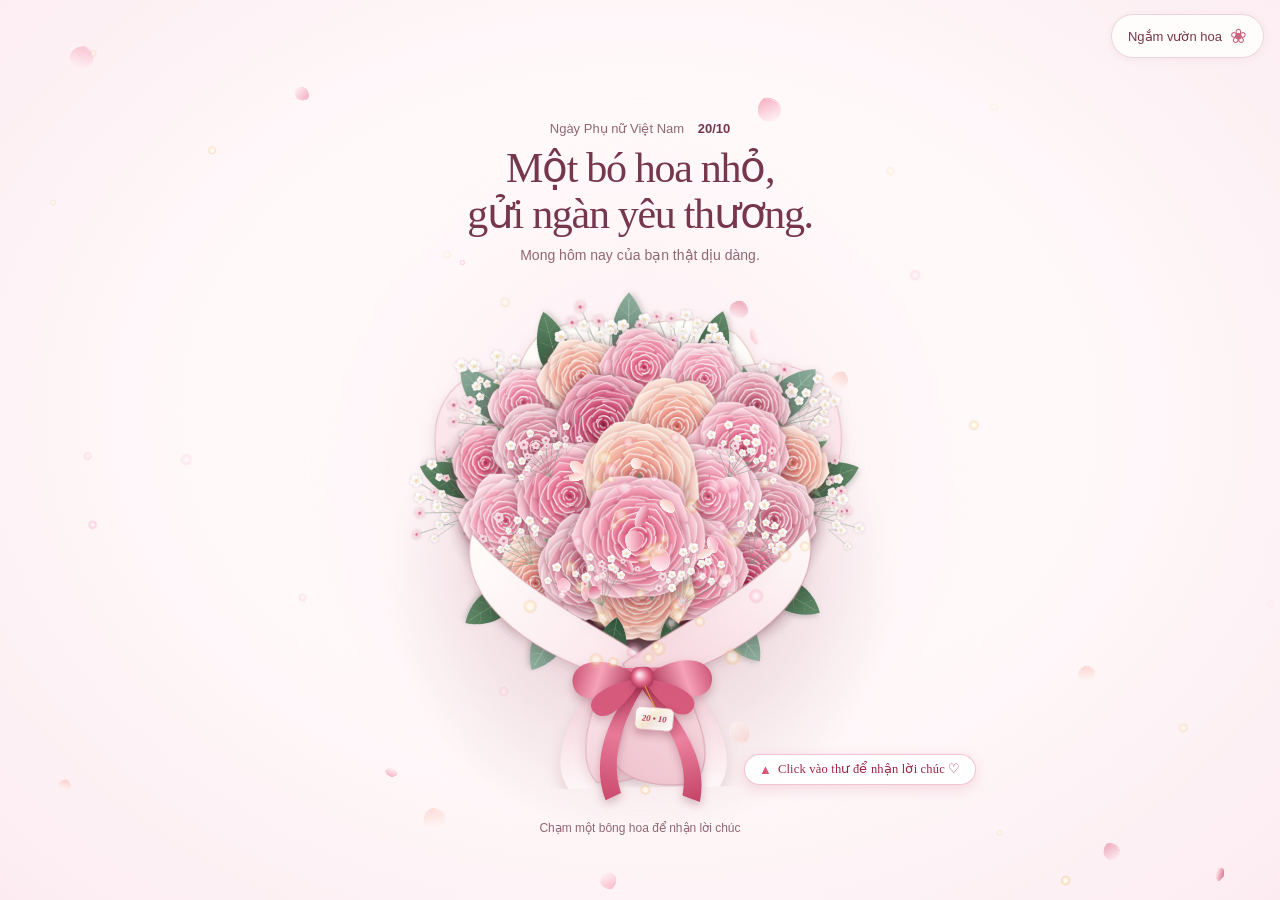
==== commit dbb0e6ed: "Thay the text bang mui ten va note Click vao thu de nhan loi chuc theo yeu cau" ====
--- a/index.html
+++ b/index.html
@@ -39,12 +39,14 @@
               aria-describedby="bouquetHint">
               <canvas id="bouquetCanvas" aria-hidden="true"></canvas>
             </div>
-            <a class="envelope-button romantic-card" id="openCard" href="./garden.html" role="button" aria-label="Bức thư 3D lãng mạn - Chạm để vào Vườn hoa">
+            <a class="envelope-button romantic-card" id="openCard" href="./garden.html" role="button" aria-label="Bức thư 3D - Click vào thư để nhận lời chúc">
               <div class="mail-3d-box" id="mail3dBox" aria-hidden="true">
                 <canvas id="mail3dCanvas"></canvas>
               </div>
-              <span class="envelope-caption">Thư 3D lãng mạn</span>
-              <span class="envelope-action">Bước vào Vườn hoa ❀</span>
+              <div class="mail-pointer-note">
+                <span class="pointer-arrow" aria-hidden="true">▲</span>
+                <span class="pointer-text">Click vào thư để nhận lời chúc ♡</span>
+              </div>
             </a>
           </div>
 
--- a/style.css
+++ b/style.css
@@ -104,10 +104,10 @@
 }
 #bouquetCanvas { width: 100%; height: 100%; display: block; }
 .envelope-button {
-  position: absolute; right: 8px; top: 66%; width: clamp(126px, 29%, 164px);
+  position: absolute; right: 8px; top: 66%; width: clamp(136px, 30%, 180px);
   padding: 0; border: 0; background: transparent; text-align: center;
   color: var(--ink); text-decoration: none;
-  transform: rotate(-7deg); animation: envelope-arrival .8s cubic-bezier(.2,.8,.2,1) both;
+  animation: envelope-arrival .8s cubic-bezier(.2,.8,.2,1) both;
 }
 .envelope {
   position: relative; display: block; width: 106px; height: 72px; margin: 0 auto 12px;
@@ -307,7 +307,7 @@
     display: inline-block;
   }
   .envelope-button:active {
-    transform: rotate(-7deg) scale(0.96);
+    transform: scale(0.96);
   }
   .scene-footer { margin-top: 4px; }
   .bouquet-hint { font-size: 11.5px; }
@@ -482,7 +482,7 @@
   }
 }
 @keyframes bouquet-entrance { from { opacity: 0; transform: translateY(18px) scale(.92); } to { opacity: 1; transform: translateY(0) scale(1); } }
-@keyframes envelope-arrival { from { opacity: 0; transform: translateY(14px) rotate(-12deg); } to { opacity: 1; transform: translateY(0) rotate(-7deg); } }
+@keyframes envelope-arrival { from { opacity: 0; transform: translateY(14px); } to { opacity: 1; transform: translateY(0); } }
 @keyframes letter-open { from { opacity: 0; transform: translateY(16px); } to { opacity: 1; transform: translateY(0); } }
 @keyframes wish-arrival { from { opacity: 0; transform: translateY(5px); } to { opacity: 1; transform: translateY(0); } }
 @keyframes envelope-gentle-breathe {
@@ -567,3 +567,53 @@
 @media (prefers-reduced-motion: reduce) {
   *, *::before, *::after { animation: none !important; transition: none !important; scroll-behavior: auto !important; }
 }
+
+.mail-pointer-note {
+  display: inline-flex;
+  align-items: center;
+  justify-content: center;
+  gap: 6px;
+  margin-top: 6px;
+  padding: 6px 14px;
+  background: rgba(255, 255, 255, 0.92);
+  border: 1px solid rgba(224, 83, 122, 0.35);
+  border-radius: 20px;
+  box-shadow: 0 4px 14px rgba(184, 45, 84, 0.15);
+  backdrop-filter: blur(8px);
+  -webkit-backdrop-filter: blur(8px);
+  animation: pointer-bounce 2.2s ease-in-out infinite;
+  white-space: nowrap;
+  pointer-events: none;
+}
+.pointer-arrow {
+  color: #e0537a;
+  font-size: 13px;
+  line-height: 1;
+  display: inline-block;
+  animation: arrow-nudge 1.2s ease-in-out infinite alternate;
+}
+.pointer-text {
+  font: 500 12.5px/1.3 -apple-system, BlinkMacSystemFont, "Segoe UI", Roboto, Georgia, serif;
+  color: #9e2445;
+  letter-spacing: 0.2px;
+}
+@keyframes pointer-bounce {
+  0%, 100% { transform: translateY(0); }
+  50% { transform: translateY(-3.5px); }
+}
+@keyframes arrow-nudge {
+  from { transform: translateY(1px); }
+  to { transform: translateY(-2.5px); }
+}
+@media (max-width: 600px) {
+  .mail-pointer-note {
+    padding: 4px 10px;
+    gap: 4px;
+  }
+  .pointer-text {
+    font-size: 11px;
+  }
+  .pointer-arrow {
+    font-size: 11px;
+  }
+}
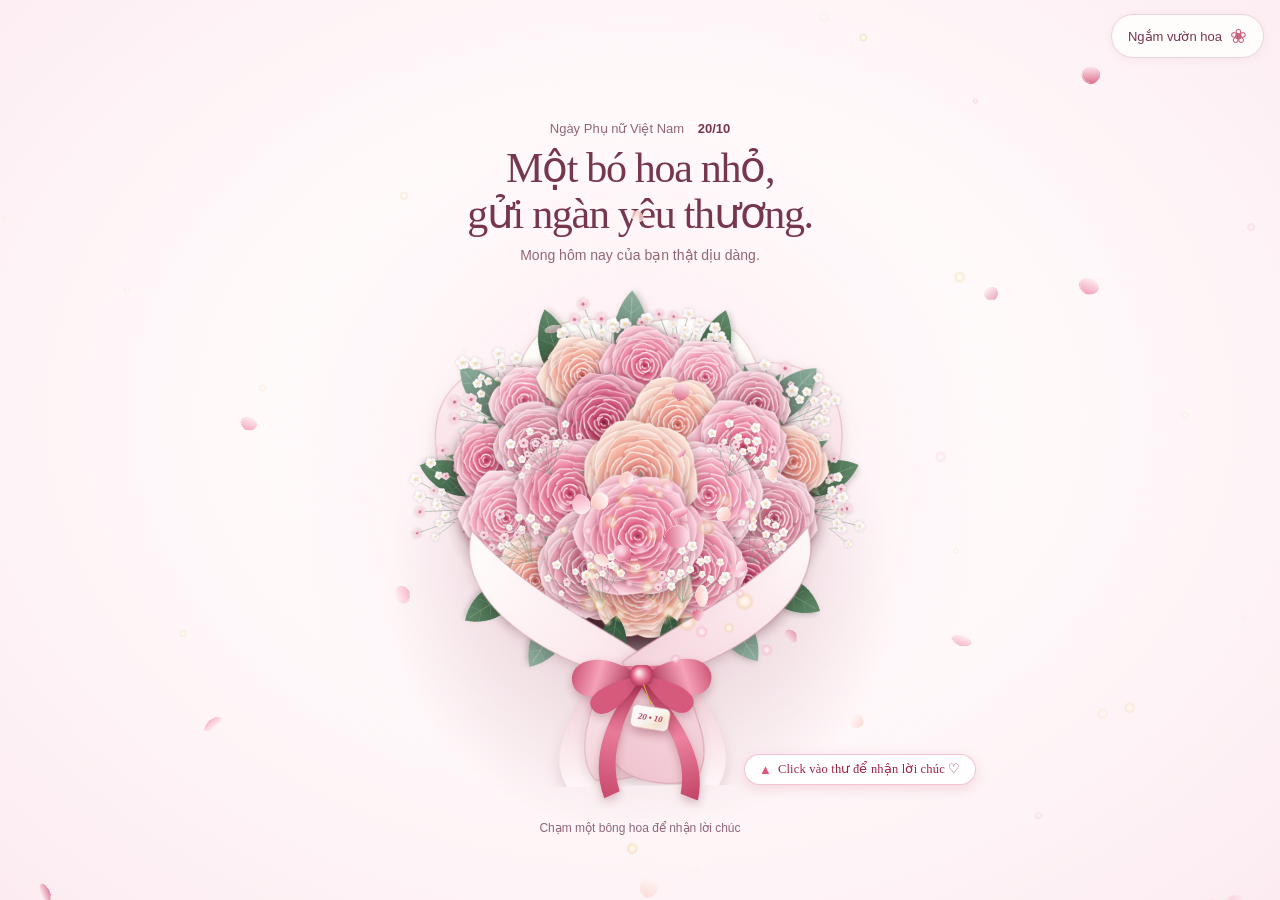
==== commit c051edc9: "Bo vong tron vien quanh hoa va bo nut Viet loi chuc rieng theo yeu cau" ====
--- a/index.html
+++ b/index.html
@@ -75,7 +75,7 @@
               </a>
             </div>
             <div class="letter-fold" aria-hidden="true"></div>
-            <div class="letter-actions"><button id="viewAlbum" class="text-button" type="button" aria-controls="memoryAlbum">Xem album kỷ niệm <span aria-hidden="true">♡</span></button><button id="editCard" class="text-button" type="button">Viết lời chúc riêng <span aria-hidden="true">✎</span></button></div>
+            <div class="letter-actions"><button id="viewAlbum" class="text-button" type="button" aria-controls="memoryAlbum">Xem album kỷ niệm <span aria-hidden="true">♡</span></button></div>
           </div>
           <form id="cardEditor" hidden>
             <p class="editor-intro">Một tấm thiệp mang lời của bạn.</p>
